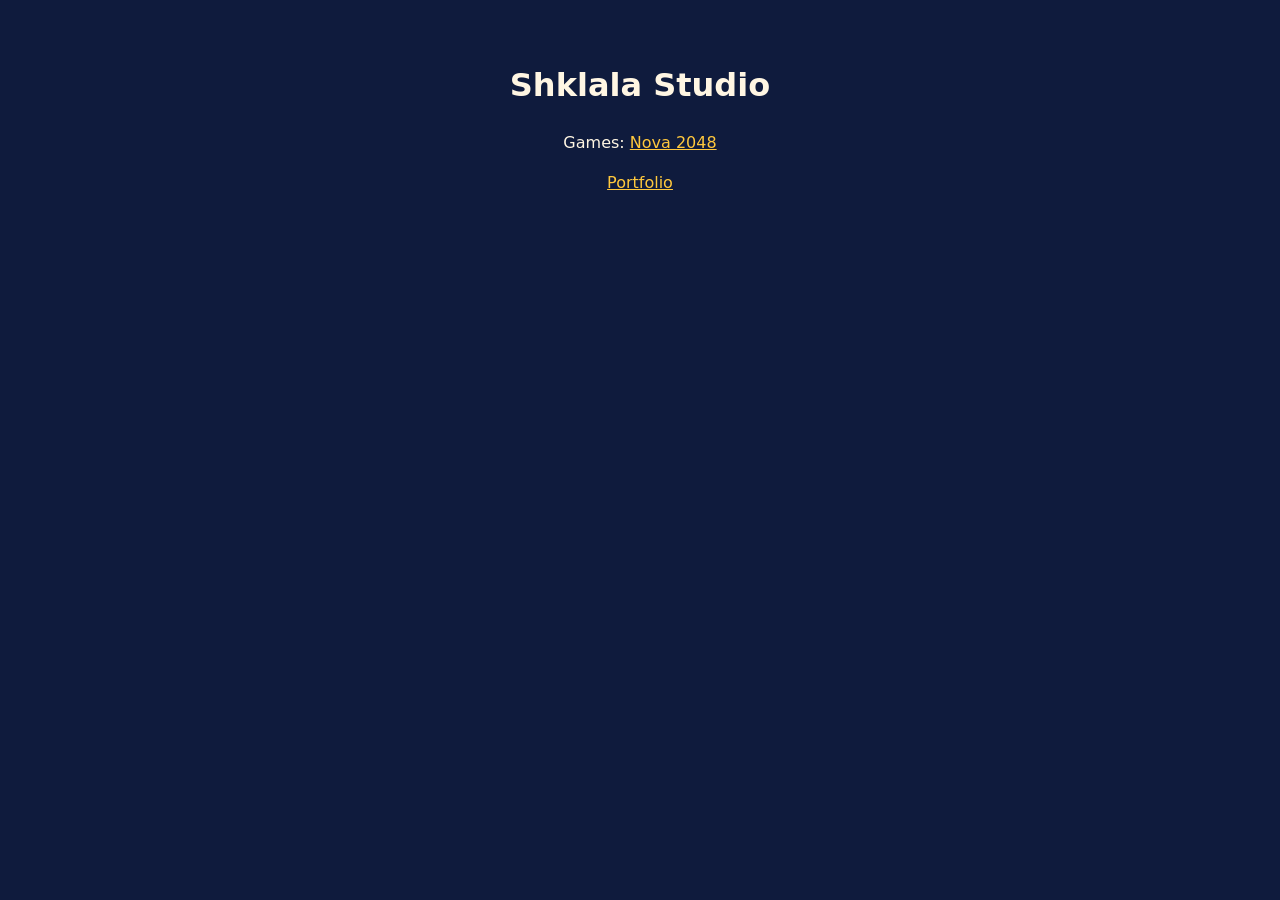
==== index.html @ 2e2c461c "Shklala Studio site: app-ads.txt, Nova 2048 page, privacy policy" ====
<!doctype html><html lang="en"><head><meta charset="utf-8"><meta name="viewport" content="width=device-width,initial-scale=1"><title>Shklala Studio</title>
<style>body{margin:0;font:16px/1.5 system-ui,sans-serif;background:#0f1b3d;color:#fff6e3;text-align:center;padding:40px 16px}a{color:#ffc83d}</style></head>
<body><h1>Shklala Studio</h1><p>Games: <a href="nova2048/">Nova 2048</a></p><p><a href="omar-m-fawzy-portfolio/">Portfolio</a></p></body></html>
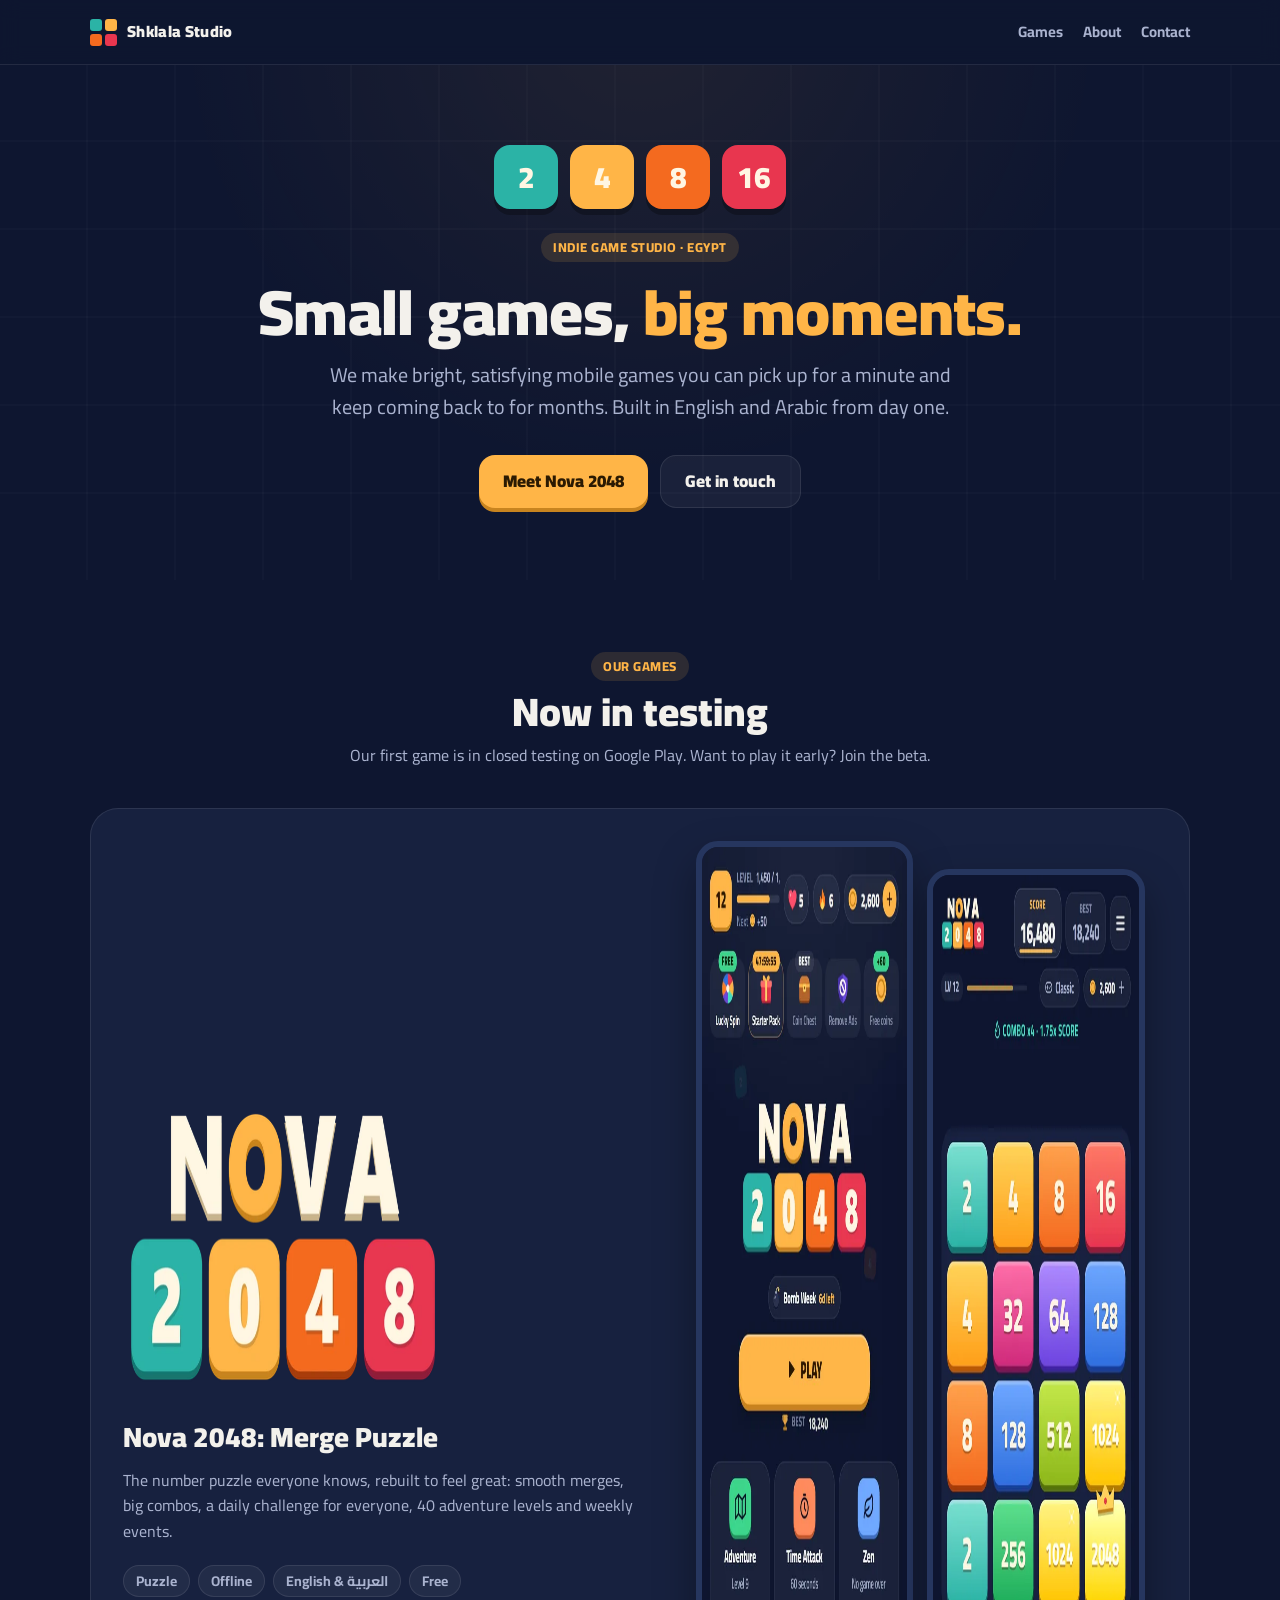
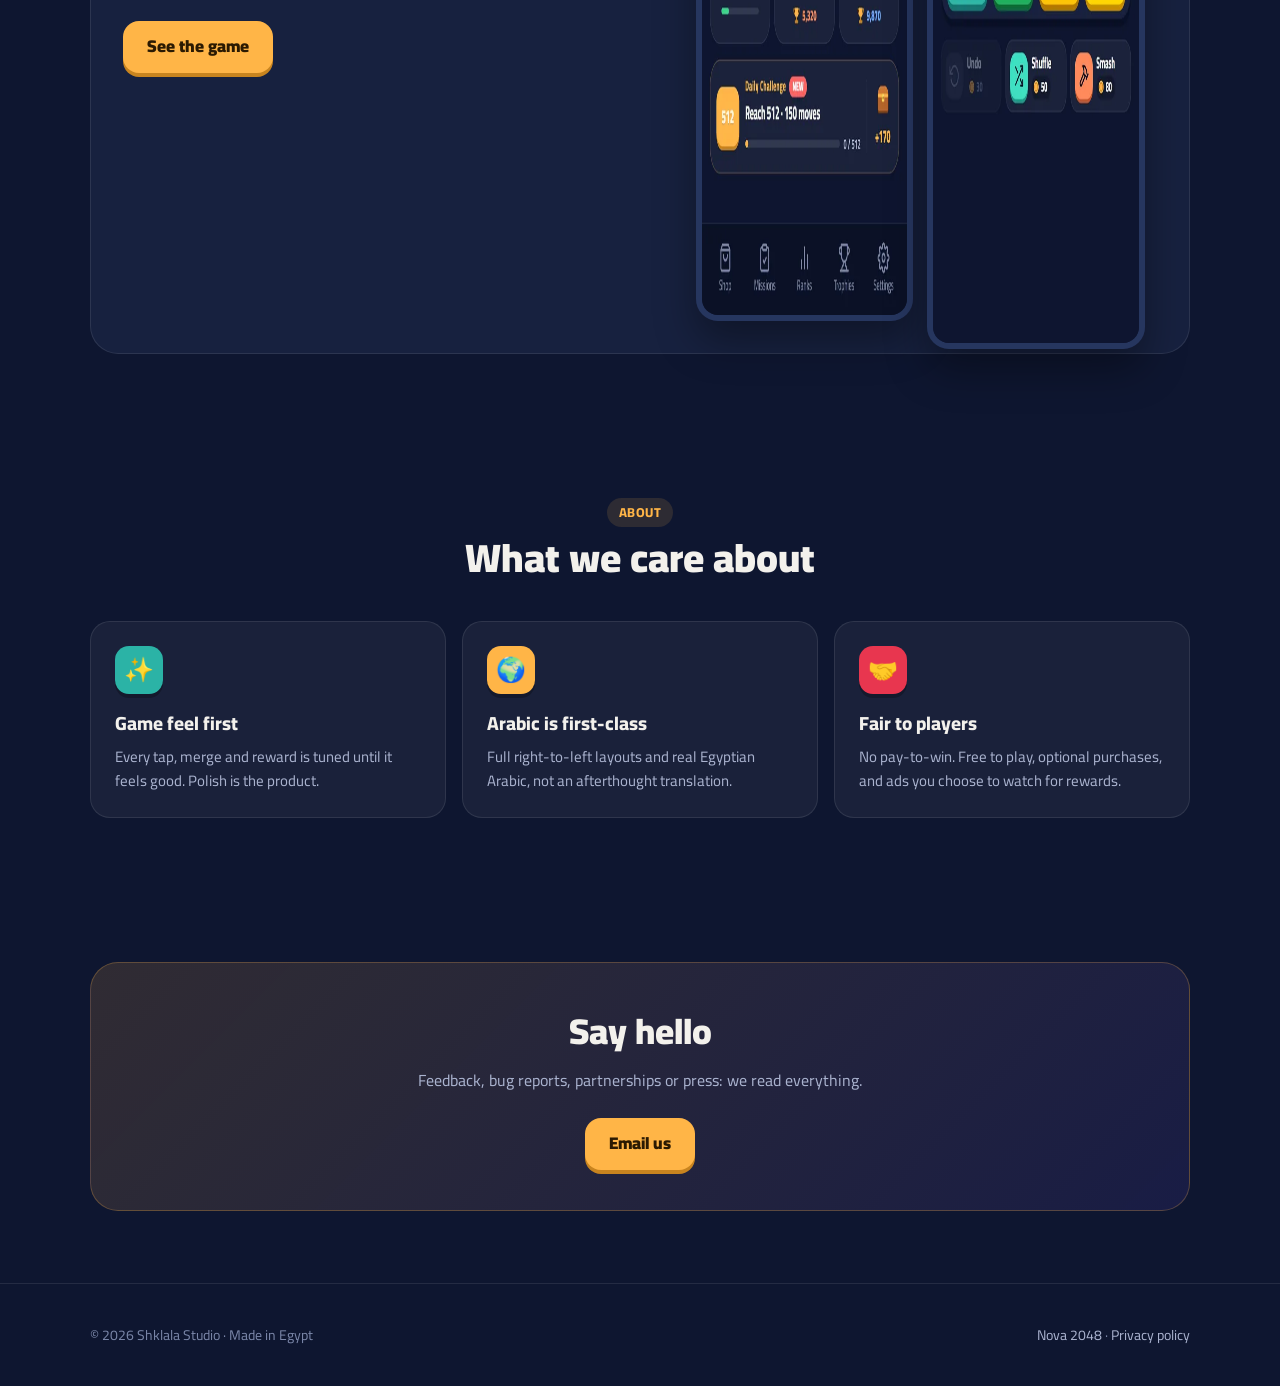
==== commit ae667aca: "Redesign studio site and Nova 2048 page New shared stylesheet in the game's palette, studio landing " ====
--- a/index.html
+++ b/index.html
@@ -1,3 +1,75 @@
-<!doctype html><html lang="en"><head><meta charset="utf-8"><meta name="viewport" content="width=device-width,initial-scale=1"><title>Shklala Studio</title>
-<style>body{margin:0;font:16px/1.5 system-ui,sans-serif;background:#0f1b3d;color:#fff6e3;text-align:center;padding:40px 16px}a{color:#ffc83d}</style></head>
-<body><h1>Shklala Studio</h1><p>Games: <a href="nova2048/">Nova 2048</a></p><p><a href="omar-m-fawzy-portfolio/">Portfolio</a></p></body></html>
+<!doctype html>
+<html lang="en">
+<head>
+<meta charset="utf-8">
+<meta name="viewport" content="width=device-width,initial-scale=1">
+<title>Shklala Studio | Mobile games from Egypt</title>
+<meta name="description" content="Shklala Studio is an independent game studio from Egypt making bright, satisfying mobile puzzle games. Meet Nova 2048.">
+<meta property="og:title" content="Shklala Studio">
+<meta property="og:description" content="Bright, satisfying mobile games from Egypt. Meet Nova 2048.">
+<meta property="og:image" content="https://shklala.github.io/assets/nova-feature.png">
+<meta name="theme-color" content="#0e1630">
+<link rel="icon" href="nova2048/icon.png">
+<link rel="preconnect" href="https://fonts.googleapis.com"><link rel="preconnect" href="https://fonts.gstatic.com" crossorigin>
+<link href="https://fonts.googleapis.com/css2?family=Cairo:wght@400;600;700;800;900&display=swap" rel="stylesheet">
+<link rel="stylesheet" href="assets/site.css">
+</head>
+<body>
+<header class="top"><div class="wrap">
+  <a class="brand" href="./"><span class="mark"><i></i><i></i><i></i><i></i></span>Shklala Studio</a>
+  <nav class="nav"><a href="#games">Games</a><a href="#about">About</a><a href="#contact">Contact</a></nav>
+</div></header>
+
+<main>
+  <div class="hero grid-bg"><div class="wrap">
+    <div class="tiles" aria-hidden="true"><span>2</span><span>4</span><span>8</span><span>16</span></div>
+    <span class="badge">INDIE GAME STUDIO · EGYPT</span>
+    <h1>Small games, <em>big moments.</em></h1>
+    <p class="lead">We make bright, satisfying mobile games you can pick up for a minute and keep coming back to for months. Built in English and Arabic from day one.</p>
+    <div class="cta-row">
+      <a class="btn" href="nova2048/">Meet Nova 2048</a>
+      <a class="btn alt" href="#contact">Get in touch</a>
+    </div>
+  </div></div>
+
+  <section id="games"><div class="wrap">
+    <div class="sec-head"><span class="badge">OUR GAMES</span><h2>Now in testing</h2><p>Our first game is in closed testing on Google Play. Want to play it early? Join the beta.</p></div>
+    <article class="game">
+      <div>
+        <img class="logo" src="assets/nova-logo.webp" alt="Nova 2048" width="600" height="305">
+        <h3>Nova 2048: Merge Puzzle</h3>
+        <p>The number puzzle everyone knows, rebuilt to feel great: smooth merges, big combos, a daily challenge for everyone, 40 adventure levels and weekly events.</p>
+        <div class="tags"><span>Puzzle</span><span>Offline</span><span>English &amp; العربية</span><span>Free</span></div>
+        <a class="btn" href="nova2048/">See the game</a>
+      </div>
+      <div class="phones">
+        <img src="nova2048/shots/01-home.webp" alt="Nova 2048 home screen" loading="lazy" width="540" height="1080">
+        <img src="nova2048/shots/02-gameplay.webp" alt="Nova 2048 gameplay" loading="lazy" width="540" height="1080">
+      </div>
+    </article>
+  </div></section>
+
+  <section id="about"><div class="wrap">
+    <div class="sec-head"><span class="badge">ABOUT</span><h2>What we care about</h2></div>
+    <div class="features">
+      <div class="feat"><div class="ic" style="background:var(--teal)">✨</div><h3>Game feel first</h3><p>Every tap, merge and reward is tuned until it feels good. Polish is the product.</p></div>
+      <div class="feat"><div class="ic" style="background:var(--accent)">🌍</div><h3>Arabic is first-class</h3><p>Full right-to-left layouts and real Egyptian Arabic, not an afterthought translation.</p></div>
+      <div class="feat"><div class="ic" style="background:var(--red)">🤝</div><h3>Fair to players</h3><p>No pay-to-win. Free to play, optional purchases, and ads you choose to watch for rewards.</p></div>
+    </div>
+  </div></section>
+
+  <section id="contact"><div class="wrap">
+    <div class="panel">
+      <h2>Say hello</h2>
+      <p>Feedback, bug reports, partnerships or press: we read everything.</p>
+      <a class="btn" href="mailto:omar55138@gmail.com?subject=Shklala%20Studio">Email us</a>
+    </div>
+  </div></section>
+</main>
+
+<footer><div class="wrap">
+  <span>© 2026 Shklala Studio · Made in Egypt</span>
+  <span><a href="nova2048/">Nova 2048</a> · <a href="nova2048/privacy.html">Privacy policy</a></span>
+</div></footer>
+</body>
+</html>
--- a/assets/site.css
+++ b/assets/site.css
@@ -0,0 +1,115 @@
+/* Shklala Studio — shared styles. Same palette as Nova 2048: midnight board, cream text, amber accent, tile colours. */
+:root{
+  --bg:#0e1630; --bg2:#17213f; --surface:rgba(255,255,255,.05); --line:rgba(255,255,255,.09);
+  --text:#f3f1ec; --text-2:#aab3cf; --text-3:#7a86a8; --accent:#ffb547; --accent-lip:#c8841f; --ink:#2b1a02;
+  --teal:#2bb3a6; --orange:#f46a1f; --red:#e8364f; --violet:#7c5cff;
+  --r:20px; --font:"Cairo",system-ui,-apple-system,"Segoe UI",Roboto,sans-serif;
+}
+*{box-sizing:border-box}
+html{scroll-behavior:smooth}
+body{margin:0;font:16px/1.6 var(--font);color:var(--text);background:var(--bg);-webkit-font-smoothing:antialiased}
+a{color:var(--accent);text-decoration:none}
+a:hover{text-decoration:underline}
+img{max-width:100%;display:block}
+.wrap{width:min(1100px,100% - 32px);margin-inline:auto}
+
+/* faint board grid behind the hero */
+.grid-bg{position:relative;overflow:hidden}
+.grid-bg::before{content:"";position:absolute;inset:0;pointer-events:none;opacity:.55;
+  background:radial-gradient(circle at 50% -10%,rgba(255,181,71,.14),transparent 55%),
+    repeating-linear-gradient(0deg,transparent 0 86px,rgba(255,255,255,.035) 86px 88px),
+    repeating-linear-gradient(90deg,transparent 0 86px,rgba(255,255,255,.035) 86px 88px)}
+.grid-bg>*{position:relative}
+
+/* header */
+.top{position:sticky;top:0;z-index:10;background:rgba(14,22,48,.82);backdrop-filter:blur(10px);border-bottom:1px solid var(--line)}
+.top .wrap{display:flex;align-items:center;gap:16px;min-height:64px}
+.brand{display:flex;align-items:center;gap:10px;color:var(--text);font-weight:900;letter-spacing:.02em}
+.brand:hover{text-decoration:none}
+.mark{display:grid;grid-template-columns:repeat(2,12px);gap:3px}
+.mark i{width:12px;height:12px;border-radius:3px;display:block}
+.mark i:nth-child(1){background:var(--teal)}.mark i:nth-child(2){background:var(--accent)}
+.mark i:nth-child(3){background:var(--orange)}.mark i:nth-child(4){background:var(--red)}
+.nav{margin-inline-start:auto;display:flex;gap:20px;font-weight:700;font-size:15px}
+.nav a{color:var(--text-2)}
+.nav a:hover{color:var(--text);text-decoration:none}
+
+/* buttons */
+.btn{display:inline-flex;align-items:center;justify-content:center;gap:10px;min-height:52px;padding:12px 24px;border-radius:16px;
+  background:var(--accent);color:var(--ink);font-weight:900;font-size:17px;box-shadow:0 4px 0 var(--accent-lip);transition:transform .1s,box-shadow .1s}
+.btn:hover{text-decoration:none;transform:translateY(-1px)}
+.btn:active{transform:translateY(3px);box-shadow:0 1px 0 var(--accent-lip)}
+.btn.alt{background:var(--surface);color:var(--text);border:1px solid var(--line);box-shadow:none}
+.btn svg{width:20px;height:20px}
+.badge{display:inline-flex;align-items:center;gap:6px;padding:4px 12px;border-radius:999px;background:rgba(255,181,71,.13);color:var(--accent);font-weight:800;font-size:13px;letter-spacing:.04em}
+
+/* hero */
+.hero{padding:80px 0 72px;text-align:center}
+.hero h1{margin:16px 0 12px;font-size:clamp(36px,6vw,64px);line-height:1.08;font-weight:900;letter-spacing:-.01em}
+.hero h1 em{font-style:normal;color:var(--accent)}
+.hero p.lead{margin:0 auto;max-width:640px;font-size:clamp(17px,2.2vw,20px);color:var(--text-2)}
+.hero .cta-row{display:flex;flex-wrap:wrap;justify-content:center;gap:12px;margin-top:32px}
+.tiles{display:flex;justify-content:center;gap:12px;margin:0 auto 24px}
+.tiles span{display:grid;place-items:center;width:64px;height:64px;border-radius:16px;font-weight:900;font-size:30px;color:#fff6e3;
+  box-shadow:0 6px 0 rgba(0,0,0,.28);animation:pop .7s cubic-bezier(.3,1.5,.5,1) backwards}
+.tiles span:nth-child(1){background:var(--teal)}.tiles span:nth-child(2){background:var(--accent);animation-delay:.08s}
+.tiles span:nth-child(3){background:var(--orange);animation-delay:.16s}.tiles span:nth-child(4){background:var(--red);animation-delay:.24s}
+@keyframes pop{0%{transform:translateY(-24px) scale(.5);opacity:0}100%{transform:none;opacity:1}}
+
+/* sections */
+section{padding:72px 0}
+.sec-head{text-align:center;margin-bottom:40px}
+.sec-head h2{margin:8px 0 8px;font-size:clamp(28px,4vw,40px);font-weight:900;line-height:1.15}
+.sec-head p{margin:0 auto;max-width:600px;color:var(--text-2)}
+
+/* game card (studio page) */
+.game{display:grid;grid-template-columns:1.1fr 1fr;gap:40px;align-items:center;padding:32px;border-radius:28px;background:var(--bg2);border:1px solid var(--line)}
+.game img.logo{width:min(320px,100%)}
+.game h3{margin:20px 0 8px;font-size:28px;font-weight:900}
+.game p{color:var(--text-2);margin:0 0 20px}
+.game .phones{display:flex;gap:14px;justify-content:center}
+.game .phones img{width:46%;max-width:220px;border-radius:22px;border:6px solid #26365f;box-shadow:0 20px 40px rgba(0,0,0,.35)}
+.game .phones img:nth-child(2){transform:translateY(28px)}
+.tags{display:flex;flex-wrap:wrap;gap:8px;margin-bottom:24px}
+.tags span{padding:4px 12px;border-radius:999px;background:var(--surface);border:1px solid var(--line);font-size:14px;font-weight:700;color:var(--text-2)}
+
+/* feature grid */
+.features{display:grid;grid-template-columns:repeat(3,1fr);gap:16px}
+.feat{padding:24px;border-radius:var(--r);background:var(--surface);border:1px solid var(--line)}
+.feat .ic{display:grid;place-items:center;width:48px;height:48px;border-radius:14px;margin-bottom:14px;font-size:24px;box-shadow:0 4px 0 rgba(0,0,0,.25)}
+.feat h3{margin:0 0 6px;font-size:19px;font-weight:800}
+.feat p{margin:0;color:var(--text-2);font-size:15px}
+
+/* screenshot strip */
+.shots{display:flex;gap:16px;overflow-x:auto;padding:8px 4px 24px;scroll-snap-type:x mandatory;scrollbar-width:thin}
+.shots img{flex:none;width:220px;border-radius:24px;border:6px solid #26365f;scroll-snap-align:center;box-shadow:0 16px 32px rgba(0,0,0,.3)}
+
+/* beta / contact panel */
+.panel{padding:40px;border-radius:28px;text-align:center;background:linear-gradient(135deg,rgba(255,181,71,.14),rgba(124,92,255,.10));border:1px solid rgba(255,181,71,.25)}
+.panel h2{margin:0 0 8px;font-size:clamp(26px,3.5vw,36px);font-weight:900}
+.panel p{margin:0 auto 24px;max-width:620px;color:var(--text-2)}
+.steps{display:grid;grid-template-columns:repeat(3,1fr);gap:12px;margin:0 auto 28px;max-width:820px;text-align:start}
+.steps div{padding:16px;border-radius:16px;background:rgba(14,22,48,.6);border:1px solid var(--line);font-size:15px;color:var(--text-2)}
+.steps b{display:block;color:var(--text);font-size:16px;margin-bottom:4px}
+.steps .n{display:inline-grid;place-items:center;width:28px;height:28px;border-radius:9px;background:var(--accent);color:var(--ink);font-weight:900;margin-bottom:8px}
+
+/* footer */
+footer{padding:40px 0;border-top:1px solid var(--line);color:var(--text-3);font-size:14px}
+footer .wrap{display:flex;flex-wrap:wrap;gap:16px;align-items:center;justify-content:space-between}
+footer a{color:var(--text-2)}
+
+[dir=rtl] .ar{font-family:var(--font)}
+.ar{font-family:"Cairo",sans-serif}
+
+@media (max-width:820px){
+  .game{grid-template-columns:1fr;padding:24px;text-align:center}
+  .game .tags{justify-content:center}
+  .features,.steps{grid-template-columns:1fr}
+  .nav{gap:14px;font-size:14px}
+  .hero{padding:56px 0 48px}
+  section{padding:56px 0}
+  .panel{padding:28px 20px}
+}
+@media (prefers-reduced-motion:reduce){ .tiles span{animation:none} html{scroll-behavior:auto} }
+.brand,.nav a{white-space:nowrap}
+@media (max-width:560px){ .nav a:not(:last-child){display:none} .nav a:last-child{color:var(--accent)} }
